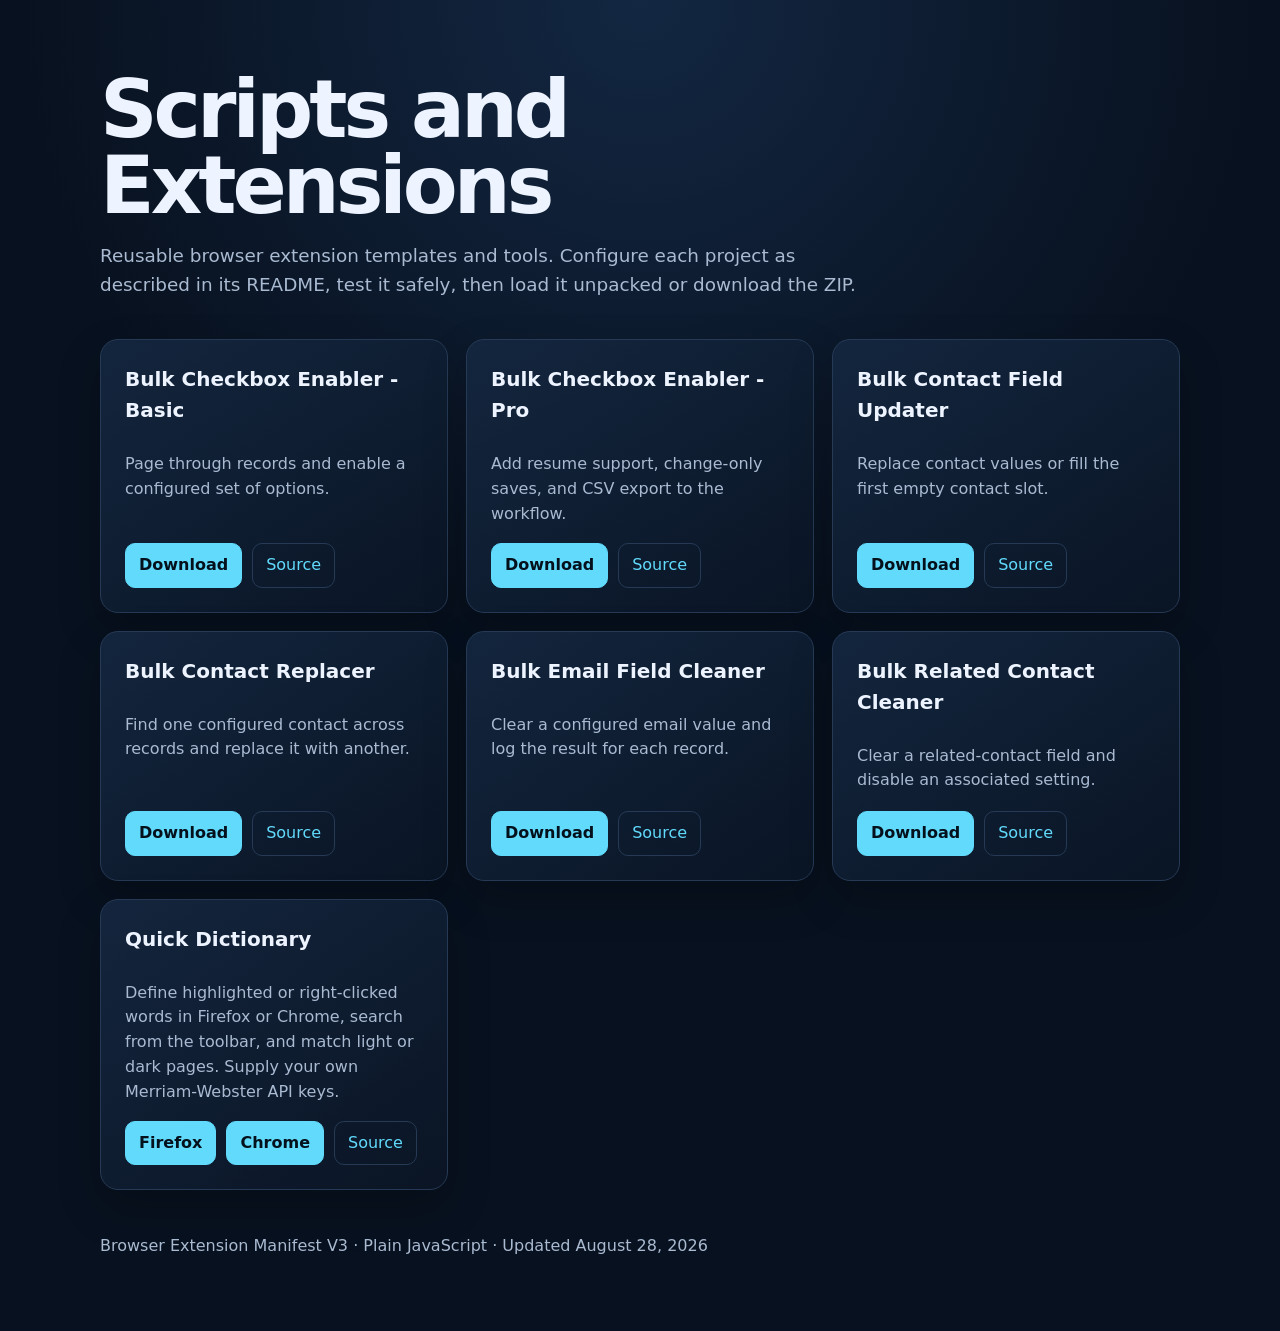
==== docs/index.html @ 3ca22685 "Add Chrome Quick Dictionary extension" ====
<!doctype html>
<html lang="en">
<head>
  <meta charset="utf-8">
  <meta name="viewport" content="width=device-width,initial-scale=1">
  <meta name="description" content="Configurable Chrome extension templates for repetitive web workflows.">
  <title>Scripts and Extensions</title>
  <style>
    :root { color-scheme: dark; --bg:#08111f; --panel:#101d30; --line:#263a55; --text:#edf4ff; --muted:#a9bad1; --accent:#61dafb; }
    * { box-sizing:border-box; }
    body { margin:0; background:radial-gradient(circle at top,#132742 0,var(--bg) 42%); color:var(--text); font:16px/1.55 system-ui,sans-serif; }
    main { width:min(1080px,calc(100% - 32px)); margin:auto; padding:72px 0; }
    header { max-width:760px; margin-bottom:40px; }
    h1 { margin:0 0 14px; font-size:clamp(2.5rem,7vw,5rem); line-height:.95; letter-spacing:-.05em; }
    header p { color:var(--muted); font-size:1.15rem; }
    .grid { display:grid; grid-template-columns:repeat(auto-fit,minmax(260px,1fr)); gap:18px; }
    article { display:flex; flex-direction:column; min-height:250px; padding:24px; border:1px solid var(--line); border-radius:18px; background:linear-gradient(145deg,rgba(20,39,64,.92),rgba(10,21,37,.92)); box-shadow:0 18px 45px rgba(0,0,0,.2); }
    h2 { margin:0 0 10px; font-size:1.25rem; }
    article p { color:var(--muted); flex:1; }
    .actions { display:flex; gap:10px; }
    a { color:var(--accent); }
    .button { padding:9px 13px; border:1px solid var(--line); border-radius:10px; text-decoration:none; }
    .primary { background:var(--accent); border-color:var(--accent); color:#04111c; font-weight:700; }
    footer { margin-top:44px; color:var(--muted); }
  </style>
</head>
<body>
<main>
  <header>
    <h1>Scripts and Extensions</h1>
    <p>Reusable browser extension templates and tools. Configure each project as described in its README, test it safely, then load it unpacked or download the ZIP.</p>
  </header>
  <section class="grid" aria-label="Extension templates">
    <article><h2>Bulk Checkbox Enabler - Basic</h2><p>Page through records and enable a configured set of options.</p><div class="actions"><a class="button primary" href="https://github.com/Kmalqui/portfolio/raw/main/downloads/bulk-checkbox-enabler-basic.zip" target="_blank" rel="noreferrer">Download</a><a class="button" href="https://github.com/Kmalqui/portfolio/tree/main/extensions/bulk-checkbox-enabler-basic" target="_blank" rel="noreferrer">Source</a></div></article>
    <article><h2>Bulk Checkbox Enabler - Pro</h2><p>Add resume support, change-only saves, and CSV export to the workflow.</p><div class="actions"><a class="button primary" href="https://github.com/Kmalqui/portfolio/raw/main/downloads/bulk-checkbox-enabler-pro.zip" target="_blank" rel="noreferrer">Download</a><a class="button" href="https://github.com/Kmalqui/portfolio/tree/main/extensions/bulk-checkbox-enabler-pro" target="_blank" rel="noreferrer">Source</a></div></article>
    <article><h2>Bulk Contact Field Updater</h2><p>Replace contact values or fill the first empty contact slot.</p><div class="actions"><a class="button primary" href="https://github.com/Kmalqui/portfolio/raw/main/downloads/bulk-contact-field-updater.zip" target="_blank" rel="noreferrer">Download</a><a class="button" href="https://github.com/Kmalqui/portfolio/tree/main/extensions/bulk-contact-field-updater" target="_blank" rel="noreferrer">Source</a></div></article>
    <article><h2>Bulk Contact Replacer</h2><p>Find one configured contact across records and replace it with another.</p><div class="actions"><a class="button primary" href="https://github.com/Kmalqui/portfolio/raw/main/downloads/bulk-contact-replacer.zip" target="_blank" rel="noreferrer">Download</a><a class="button" href="https://github.com/Kmalqui/portfolio/tree/main/extensions/bulk-contact-replacer" target="_blank" rel="noreferrer">Source</a></div></article>
    <article><h2>Bulk Email Field Cleaner</h2><p>Clear a configured email value and log the result for each record.</p><div class="actions"><a class="button primary" href="https://github.com/Kmalqui/portfolio/raw/main/downloads/bulk-email-field-cleaner.zip" target="_blank" rel="noreferrer">Download</a><a class="button" href="https://github.com/Kmalqui/portfolio/tree/main/extensions/bulk-email-field-cleaner" target="_blank" rel="noreferrer">Source</a></div></article>
    <article><h2>Bulk Related Contact Cleaner</h2><p>Clear a related-contact field and disable an associated setting.</p><div class="actions"><a class="button primary" href="https://github.com/Kmalqui/portfolio/raw/main/downloads/bulk-related-contact-cleaner.zip" target="_blank" rel="noreferrer">Download</a><a class="button" href="https://github.com/Kmalqui/portfolio/tree/main/extensions/bulk-related-contact-cleaner" target="_blank" rel="noreferrer">Source</a></div></article>
    <article><h2>Quick Dictionary</h2><p>Define highlighted or right-clicked words in Firefox or Chrome, search from the toolbar, and match light or dark pages. Supply your own Merriam-Webster API keys.</p><div class="actions"><a class="button primary" href="https://github.com/Kmalqui/portfolio/raw/main/downloads/kats-dictionary.xpi" target="_blank" rel="noreferrer">Firefox</a><a class="button primary" href="https://github.com/Kmalqui/portfolio/raw/main/downloads/chrome-quick-dictionary-v1.3.0.zip" target="_blank" rel="noreferrer">Chrome</a><a class="button" href="https://github.com/Kmalqui/portfolio/tree/main/extensions/chrome-quick-dictionary" target="_blank" rel="noreferrer">Source</a></div></article>
  </section>
  <footer>Browser Extension Manifest V3 · Plain JavaScript · Updated August 28, 2026</footer>
</main>
</body>
</html>
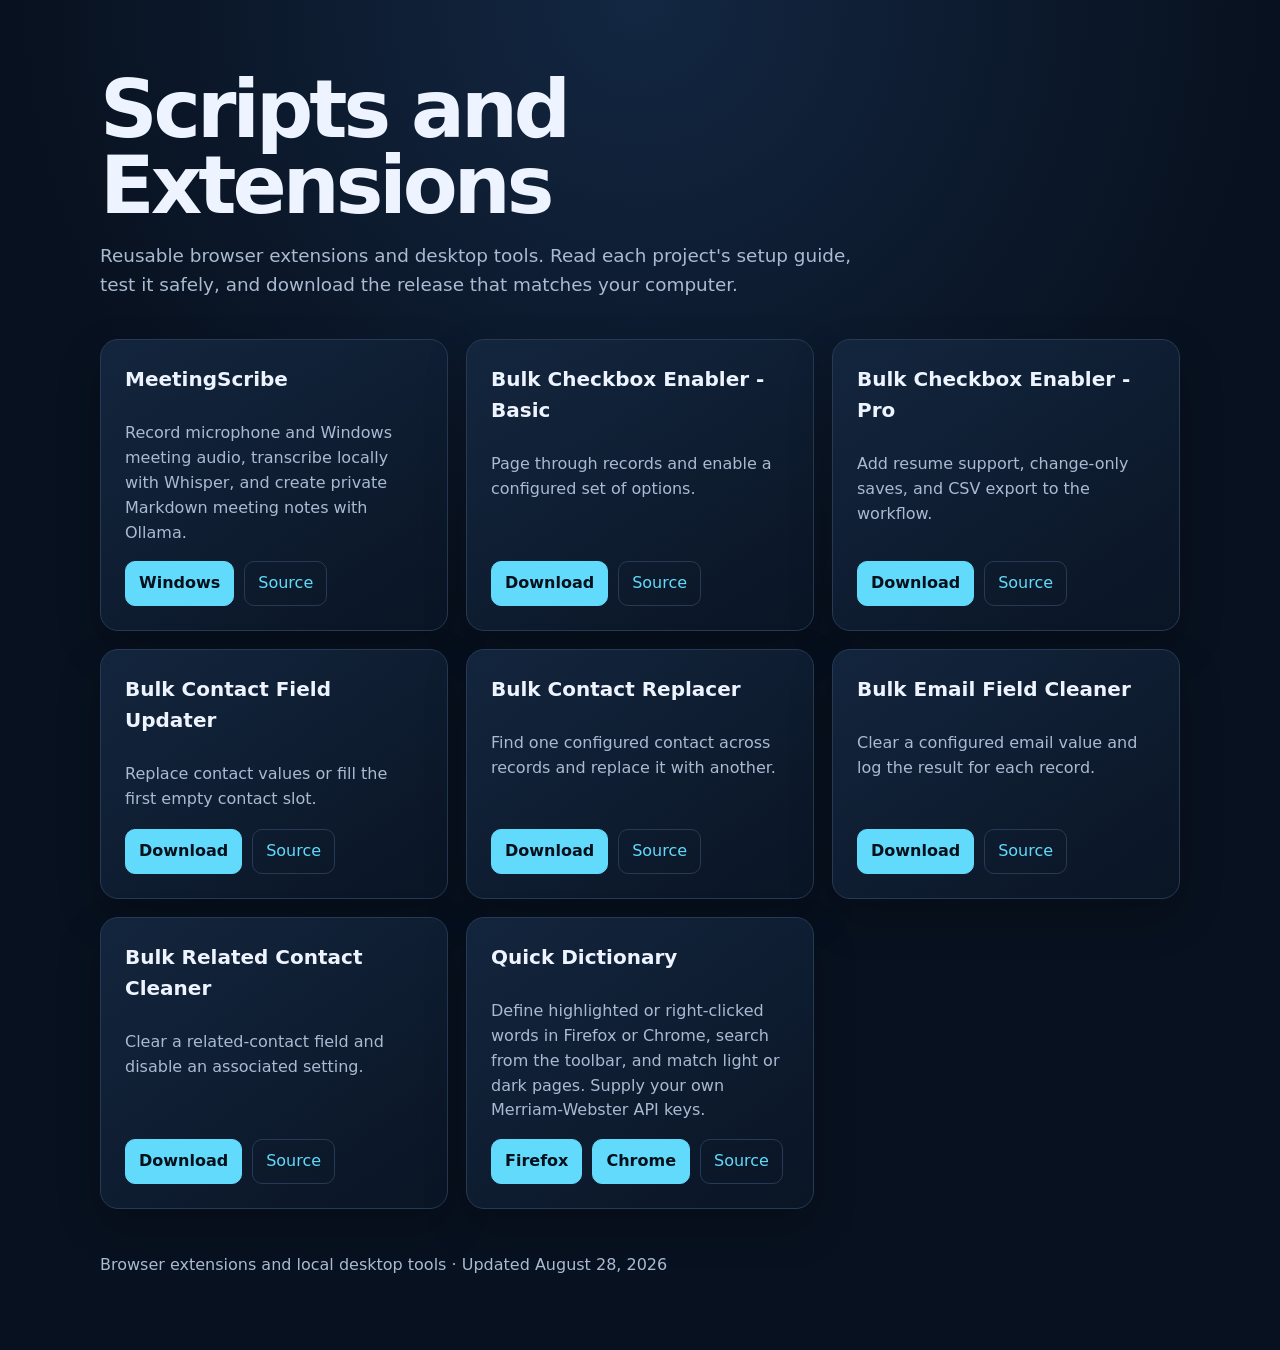
==== commit dc7d8d13: "Add MeetingScribe local meeting notes app" ====
--- a/docs/index.html
+++ b/docs/index.html
@@ -28,9 +28,10 @@
 <main>
   <header>
     <h1>Scripts and Extensions</h1>
-    <p>Reusable browser extension templates and tools. Configure each project as described in its README, test it safely, then load it unpacked or download the ZIP.</p>
+    <p>Reusable browser extensions and desktop tools. Read each project's setup guide, test it safely, and download the release that matches your computer.</p>
   </header>
   <section class="grid" aria-label="Extension templates">
+    <article><h2>MeetingScribe</h2><p>Record microphone and Windows meeting audio, transcribe locally with Whisper, and create private Markdown meeting notes with Ollama.</p><div class="actions"><a class="button primary" href="https://github.com/Kmalqui/portfolio/releases/download/meetingscribe-v0.2.0-beta/MeetingScribe-0.2.0-beta-One-Click-Windows-Setup.exe">Windows</a><a class="button" href="https://github.com/Kmalqui/portfolio/tree/main/tools/meetingscribe" target="_blank" rel="noreferrer">Source</a></div></article>
     <article><h2>Bulk Checkbox Enabler - Basic</h2><p>Page through records and enable a configured set of options.</p><div class="actions"><a class="button primary" href="https://github.com/Kmalqui/portfolio/raw/main/downloads/bulk-checkbox-enabler-basic.zip" target="_blank" rel="noreferrer">Download</a><a class="button" href="https://github.com/Kmalqui/portfolio/tree/main/extensions/bulk-checkbox-enabler-basic" target="_blank" rel="noreferrer">Source</a></div></article>
     <article><h2>Bulk Checkbox Enabler - Pro</h2><p>Add resume support, change-only saves, and CSV export to the workflow.</p><div class="actions"><a class="button primary" href="https://github.com/Kmalqui/portfolio/raw/main/downloads/bulk-checkbox-enabler-pro.zip" target="_blank" rel="noreferrer">Download</a><a class="button" href="https://github.com/Kmalqui/portfolio/tree/main/extensions/bulk-checkbox-enabler-pro" target="_blank" rel="noreferrer">Source</a></div></article>
     <article><h2>Bulk Contact Field Updater</h2><p>Replace contact values or fill the first empty contact slot.</p><div class="actions"><a class="button primary" href="https://github.com/Kmalqui/portfolio/raw/main/downloads/bulk-contact-field-updater.zip" target="_blank" rel="noreferrer">Download</a><a class="button" href="https://github.com/Kmalqui/portfolio/tree/main/extensions/bulk-contact-field-updater" target="_blank" rel="noreferrer">Source</a></div></article>
@@ -39,7 +40,7 @@
     <article><h2>Bulk Related Contact Cleaner</h2><p>Clear a related-contact field and disable an associated setting.</p><div class="actions"><a class="button primary" href="https://github.com/Kmalqui/portfolio/raw/main/downloads/bulk-related-contact-cleaner.zip" target="_blank" rel="noreferrer">Download</a><a class="button" href="https://github.com/Kmalqui/portfolio/tree/main/extensions/bulk-related-contact-cleaner" target="_blank" rel="noreferrer">Source</a></div></article>
     <article><h2>Quick Dictionary</h2><p>Define highlighted or right-clicked words in Firefox or Chrome, search from the toolbar, and match light or dark pages. Supply your own Merriam-Webster API keys.</p><div class="actions"><a class="button primary" href="https://github.com/Kmalqui/portfolio/raw/main/downloads/kats-dictionary.xpi" target="_blank" rel="noreferrer">Firefox</a><a class="button primary" href="https://github.com/Kmalqui/portfolio/raw/main/downloads/chrome-quick-dictionary-v1.3.0.zip" target="_blank" rel="noreferrer">Chrome</a><a class="button" href="https://github.com/Kmalqui/portfolio/tree/main/extensions/chrome-quick-dictionary" target="_blank" rel="noreferrer">Source</a></div></article>
   </section>
-  <footer>Browser Extension Manifest V3 · Plain JavaScript · Updated August 28, 2026</footer>
+  <footer>Browser extensions and local desktop tools · Updated August 28, 2026</footer>
 </main>
 </body>
 </html>
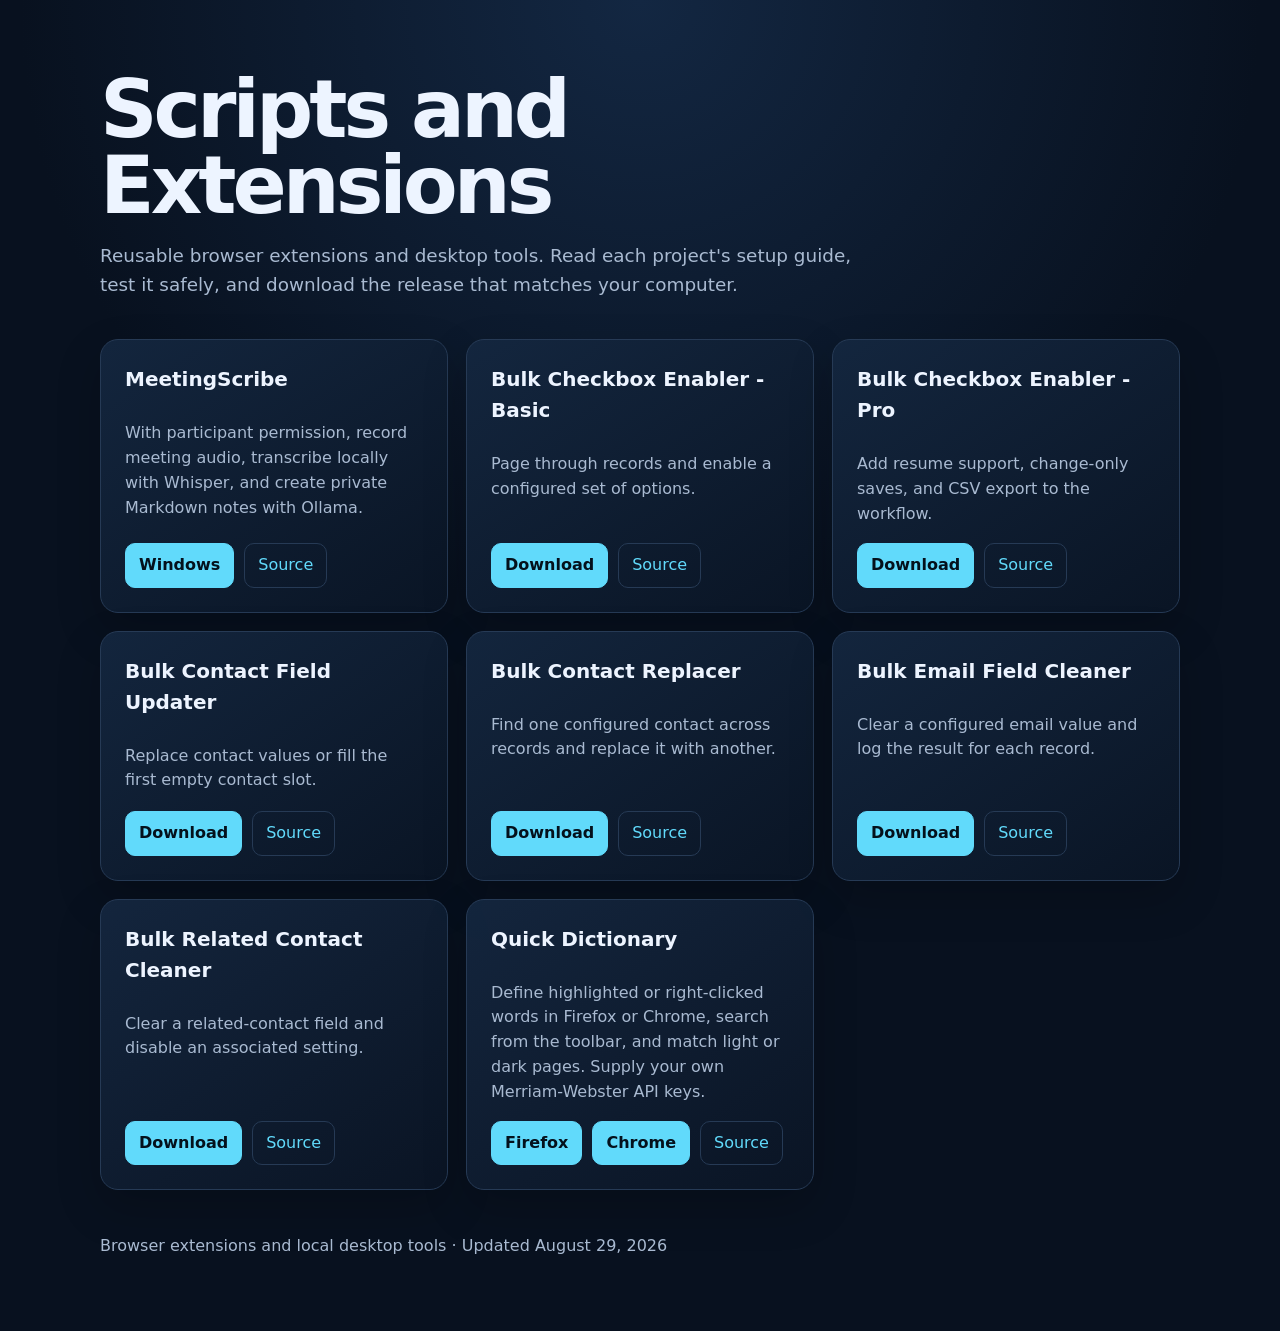
==== commit 2c38c815: "Add live transcription and recording consent" ====
--- a/docs/index.html
+++ b/docs/index.html
@@ -31,7 +31,7 @@
     <p>Reusable browser extensions and desktop tools. Read each project's setup guide, test it safely, and download the release that matches your computer.</p>
   </header>
   <section class="grid" aria-label="Extension templates">
-    <article><h2>MeetingScribe</h2><p>Record microphone and Windows meeting audio, transcribe locally with Whisper, and create private Markdown meeting notes with Ollama.</p><div class="actions"><a class="button primary" href="https://github.com/Kmalqui/portfolio/releases/download/meetingscribe-v0.2.0-beta/MeetingScribe-0.2.0-beta-One-Click-Windows-Setup.exe">Windows</a><a class="button" href="https://github.com/Kmalqui/portfolio/tree/main/tools/meetingscribe" target="_blank" rel="noreferrer">Source</a></div></article>
+    <article><h2>MeetingScribe</h2><p>With participant permission, record meeting audio, transcribe locally with Whisper, and create private Markdown notes with Ollama.</p><div class="actions"><a class="button primary" href="https://github.com/Kmalqui/portfolio/releases/download/meetingscribe-v0.2.1-beta/MeetingScribe-0.2.1-beta-One-Click-Windows-Setup.exe">Windows</a><a class="button" href="https://github.com/Kmalqui/portfolio/tree/main/tools/meetingscribe" target="_blank" rel="noreferrer">Source</a></div></article>
     <article><h2>Bulk Checkbox Enabler - Basic</h2><p>Page through records and enable a configured set of options.</p><div class="actions"><a class="button primary" href="https://github.com/Kmalqui/portfolio/raw/main/downloads/bulk-checkbox-enabler-basic.zip" target="_blank" rel="noreferrer">Download</a><a class="button" href="https://github.com/Kmalqui/portfolio/tree/main/extensions/bulk-checkbox-enabler-basic" target="_blank" rel="noreferrer">Source</a></div></article>
     <article><h2>Bulk Checkbox Enabler - Pro</h2><p>Add resume support, change-only saves, and CSV export to the workflow.</p><div class="actions"><a class="button primary" href="https://github.com/Kmalqui/portfolio/raw/main/downloads/bulk-checkbox-enabler-pro.zip" target="_blank" rel="noreferrer">Download</a><a class="button" href="https://github.com/Kmalqui/portfolio/tree/main/extensions/bulk-checkbox-enabler-pro" target="_blank" rel="noreferrer">Source</a></div></article>
     <article><h2>Bulk Contact Field Updater</h2><p>Replace contact values or fill the first empty contact slot.</p><div class="actions"><a class="button primary" href="https://github.com/Kmalqui/portfolio/raw/main/downloads/bulk-contact-field-updater.zip" target="_blank" rel="noreferrer">Download</a><a class="button" href="https://github.com/Kmalqui/portfolio/tree/main/extensions/bulk-contact-field-updater" target="_blank" rel="noreferrer">Source</a></div></article>
@@ -40,7 +40,7 @@
     <article><h2>Bulk Related Contact Cleaner</h2><p>Clear a related-contact field and disable an associated setting.</p><div class="actions"><a class="button primary" href="https://github.com/Kmalqui/portfolio/raw/main/downloads/bulk-related-contact-cleaner.zip" target="_blank" rel="noreferrer">Download</a><a class="button" href="https://github.com/Kmalqui/portfolio/tree/main/extensions/bulk-related-contact-cleaner" target="_blank" rel="noreferrer">Source</a></div></article>
     <article><h2>Quick Dictionary</h2><p>Define highlighted or right-clicked words in Firefox or Chrome, search from the toolbar, and match light or dark pages. Supply your own Merriam-Webster API keys.</p><div class="actions"><a class="button primary" href="https://github.com/Kmalqui/portfolio/raw/main/downloads/kats-dictionary.xpi" target="_blank" rel="noreferrer">Firefox</a><a class="button primary" href="https://github.com/Kmalqui/portfolio/raw/main/downloads/chrome-quick-dictionary-v1.3.0.zip" target="_blank" rel="noreferrer">Chrome</a><a class="button" href="https://github.com/Kmalqui/portfolio/tree/main/extensions/chrome-quick-dictionary" target="_blank" rel="noreferrer">Source</a></div></article>
   </section>
-  <footer>Browser extensions and local desktop tools · Updated August 28, 2026</footer>
+  <footer>Browser extensions and local desktop tools · Updated August 29, 2026</footer>
 </main>
 </body>
 </html>
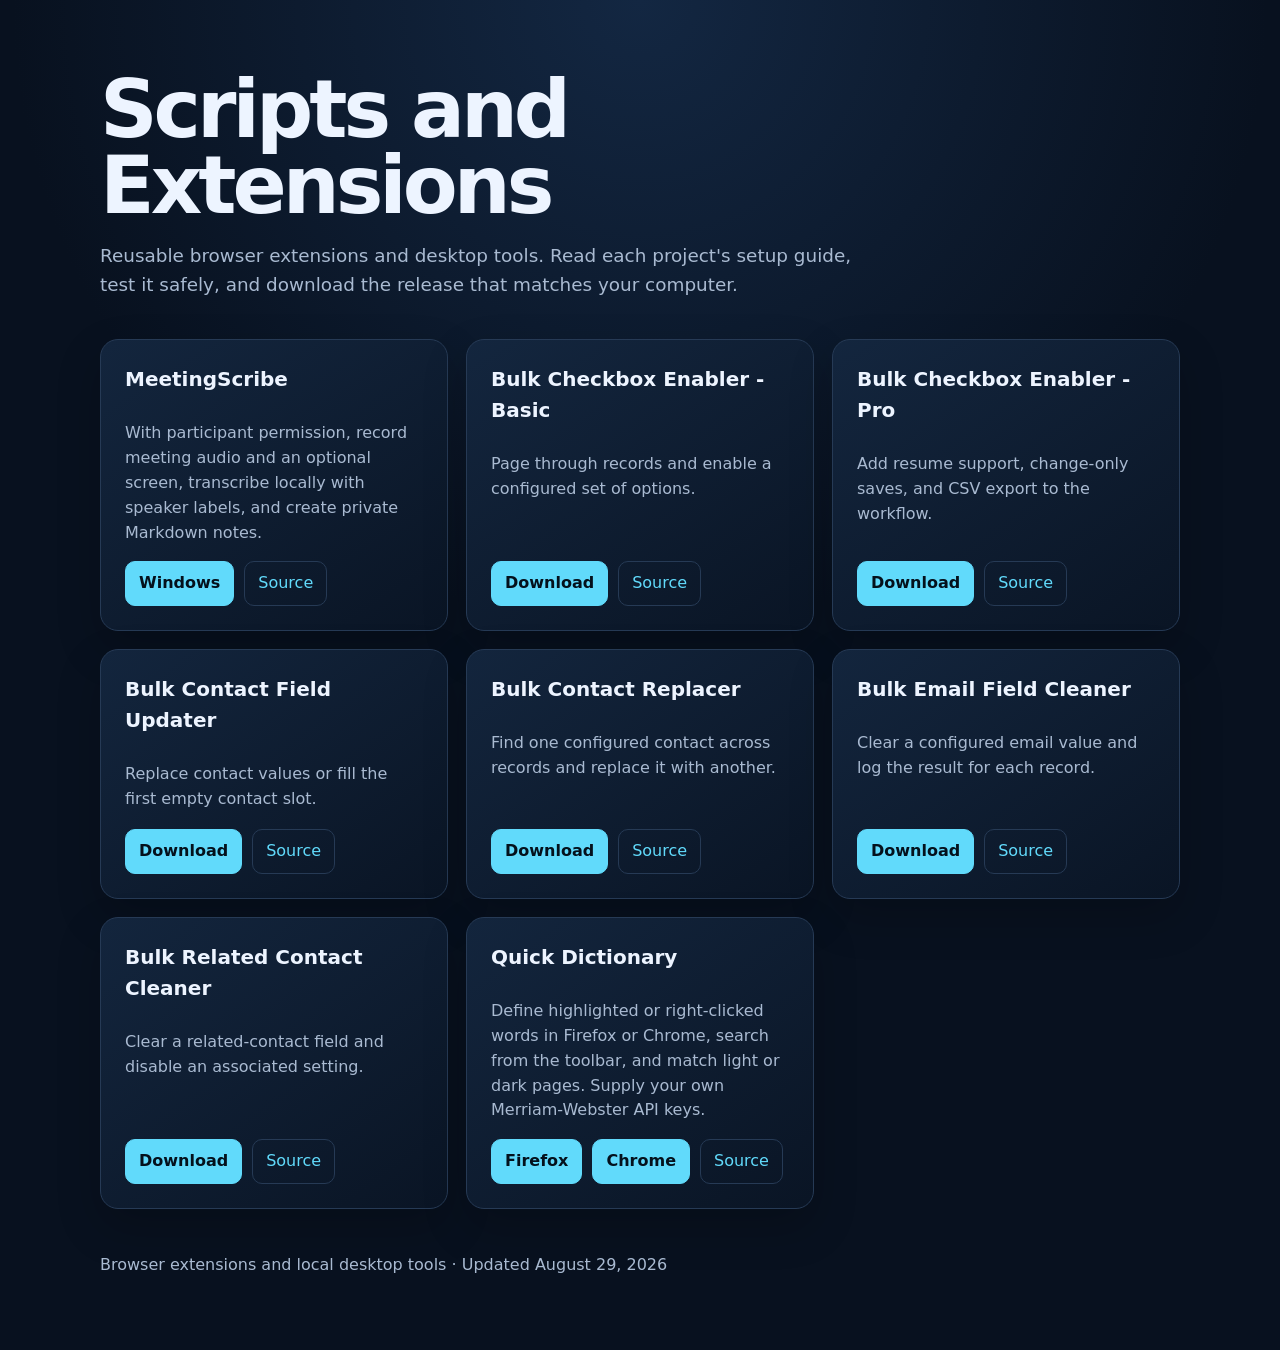
==== commit 53366cca: "Add screen recording and speaker labels to MeetingScribe" ====
--- a/docs/index.html
+++ b/docs/index.html
@@ -31,7 +31,7 @@
     <p>Reusable browser extensions and desktop tools. Read each project's setup guide, test it safely, and download the release that matches your computer.</p>
   </header>
   <section class="grid" aria-label="Extension templates">
-    <article><h2>MeetingScribe</h2><p>With participant permission, record meeting audio, transcribe locally with Whisper, and create private Markdown notes with Ollama.</p><div class="actions"><a class="button primary" href="https://github.com/Kmalqui/portfolio/releases/download/meetingscribe-v0.2.1-beta/MeetingScribe-0.2.1-beta-One-Click-Windows-Setup.exe">Windows</a><a class="button" href="https://github.com/Kmalqui/portfolio/tree/main/tools/meetingscribe" target="_blank" rel="noreferrer">Source</a></div></article>
+    <article><h2>MeetingScribe</h2><p>With participant permission, record meeting audio and an optional screen, transcribe locally with speaker labels, and create private Markdown notes.</p><div class="actions"><a class="button primary" href="https://github.com/Kmalqui/portfolio/releases/download/meetingscribe-v0.3.12-beta/MeetingScribe-0.3.12-beta-One-Click-Windows-Setup.exe">Windows</a><a class="button" href="https://github.com/Kmalqui/portfolio/tree/main/tools/meetingscribe" target="_blank" rel="noreferrer">Source</a></div></article>
     <article><h2>Bulk Checkbox Enabler - Basic</h2><p>Page through records and enable a configured set of options.</p><div class="actions"><a class="button primary" href="https://github.com/Kmalqui/portfolio/raw/main/downloads/bulk-checkbox-enabler-basic.zip" target="_blank" rel="noreferrer">Download</a><a class="button" href="https://github.com/Kmalqui/portfolio/tree/main/extensions/bulk-checkbox-enabler-basic" target="_blank" rel="noreferrer">Source</a></div></article>
     <article><h2>Bulk Checkbox Enabler - Pro</h2><p>Add resume support, change-only saves, and CSV export to the workflow.</p><div class="actions"><a class="button primary" href="https://github.com/Kmalqui/portfolio/raw/main/downloads/bulk-checkbox-enabler-pro.zip" target="_blank" rel="noreferrer">Download</a><a class="button" href="https://github.com/Kmalqui/portfolio/tree/main/extensions/bulk-checkbox-enabler-pro" target="_blank" rel="noreferrer">Source</a></div></article>
     <article><h2>Bulk Contact Field Updater</h2><p>Replace contact values or fill the first empty contact slot.</p><div class="actions"><a class="button primary" href="https://github.com/Kmalqui/portfolio/raw/main/downloads/bulk-contact-field-updater.zip" target="_blank" rel="noreferrer">Download</a><a class="button" href="https://github.com/Kmalqui/portfolio/tree/main/extensions/bulk-contact-field-updater" target="_blank" rel="noreferrer">Source</a></div></article>
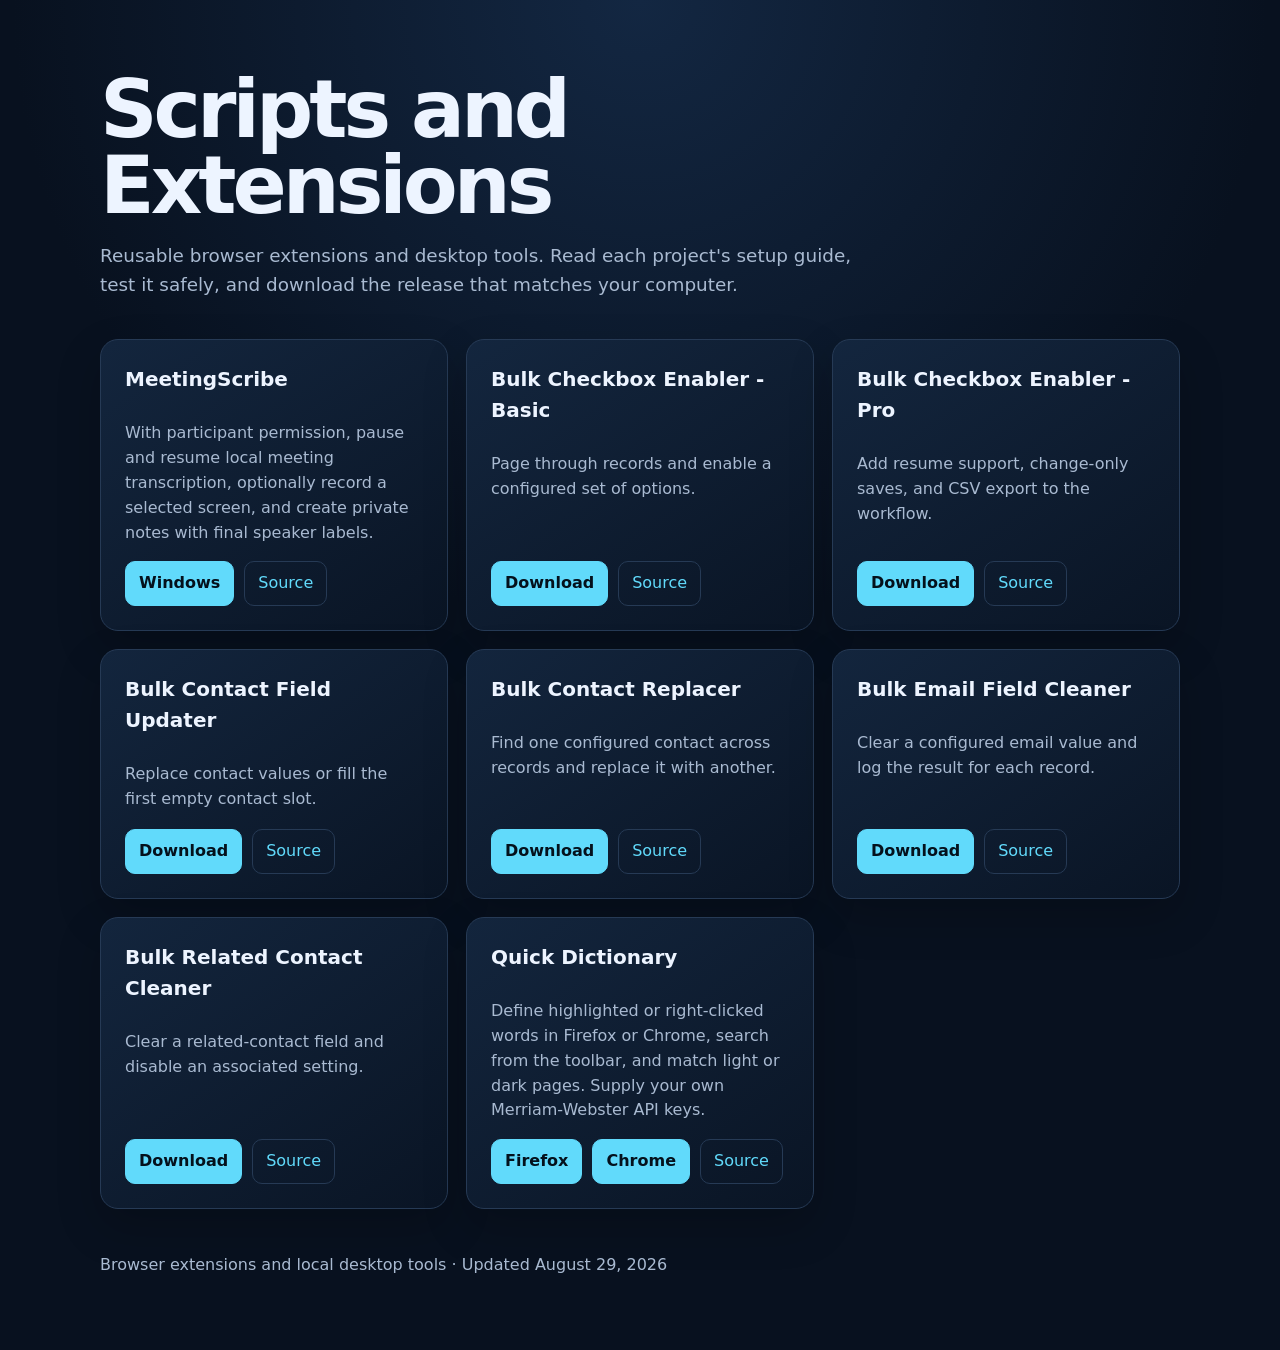
==== commit fdf95d06: "Update MeetingScribe site for 0.3.17" ====
--- a/docs/index.html
+++ b/docs/index.html
@@ -31,7 +31,7 @@
     <p>Reusable browser extensions and desktop tools. Read each project's setup guide, test it safely, and download the release that matches your computer.</p>
   </header>
   <section class="grid" aria-label="Extension templates">
-    <article><h2>MeetingScribe</h2><p>With participant permission, record meeting audio and an optional screen, transcribe locally with speaker labels, and create private Markdown notes.</p><div class="actions"><a class="button primary" href="https://github.com/Kmalqui/portfolio/releases/download/meetingscribe-v0.3.12-beta/MeetingScribe-0.3.12-beta-One-Click-Windows-Setup.exe">Windows</a><a class="button" href="https://github.com/Kmalqui/portfolio/tree/main/tools/meetingscribe" target="_blank" rel="noreferrer">Source</a></div></article>
+    <article><h2>MeetingScribe</h2><p>With participant permission, pause and resume local meeting transcription, optionally record a selected screen, and create private notes with final speaker labels.</p><div class="actions"><a class="button primary" href="https://github.com/Kmalqui/portfolio/releases/download/meetingscribe-v0.3.17-beta/MeetingScribe-0.3.17-beta-One-Click-Windows-Setup.exe">Windows</a><a class="button" href="https://github.com/Kmalqui/portfolio/tree/main/tools/meetingscribe" target="_blank" rel="noreferrer">Source</a></div></article>
     <article><h2>Bulk Checkbox Enabler - Basic</h2><p>Page through records and enable a configured set of options.</p><div class="actions"><a class="button primary" href="https://github.com/Kmalqui/portfolio/raw/main/downloads/bulk-checkbox-enabler-basic.zip" target="_blank" rel="noreferrer">Download</a><a class="button" href="https://github.com/Kmalqui/portfolio/tree/main/extensions/bulk-checkbox-enabler-basic" target="_blank" rel="noreferrer">Source</a></div></article>
     <article><h2>Bulk Checkbox Enabler - Pro</h2><p>Add resume support, change-only saves, and CSV export to the workflow.</p><div class="actions"><a class="button primary" href="https://github.com/Kmalqui/portfolio/raw/main/downloads/bulk-checkbox-enabler-pro.zip" target="_blank" rel="noreferrer">Download</a><a class="button" href="https://github.com/Kmalqui/portfolio/tree/main/extensions/bulk-checkbox-enabler-pro" target="_blank" rel="noreferrer">Source</a></div></article>
     <article><h2>Bulk Contact Field Updater</h2><p>Replace contact values or fill the first empty contact slot.</p><div class="actions"><a class="button primary" href="https://github.com/Kmalqui/portfolio/raw/main/downloads/bulk-contact-field-updater.zip" target="_blank" rel="noreferrer">Download</a><a class="button" href="https://github.com/Kmalqui/portfolio/tree/main/extensions/bulk-contact-field-updater" target="_blank" rel="noreferrer">Source</a></div></article>
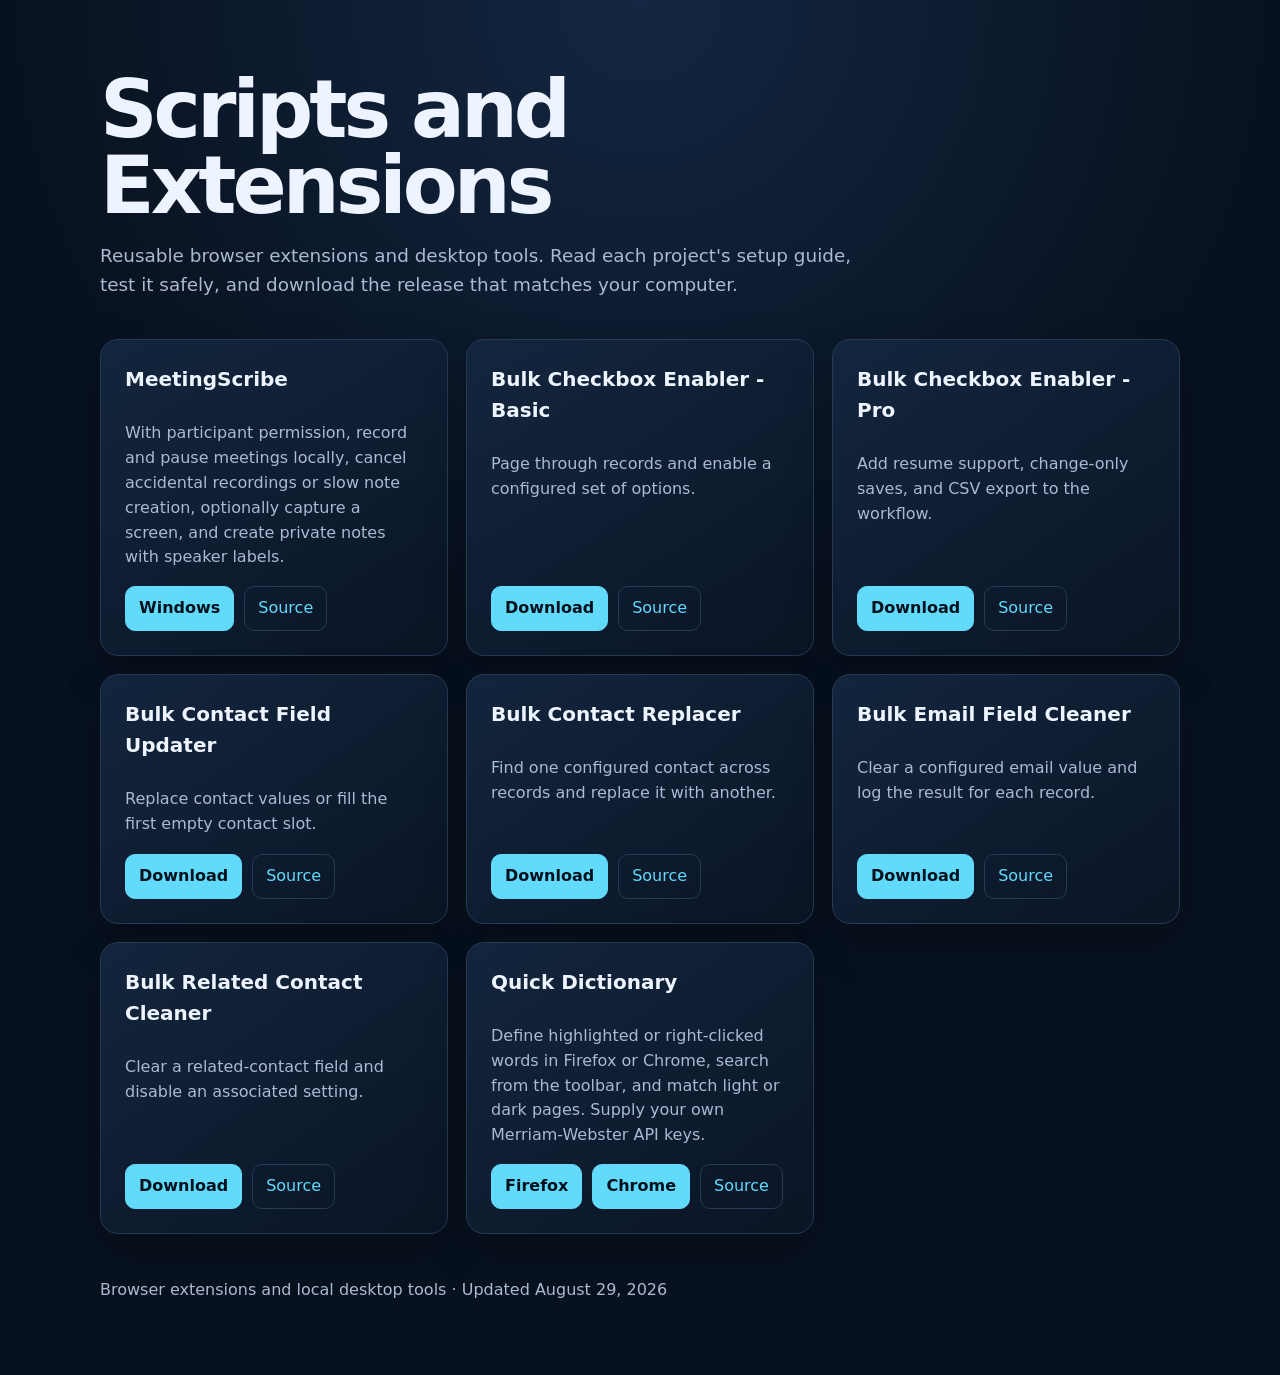
==== commit a66ba8fb: "Add cancellable MeetingScribe processing" ====
--- a/docs/index.html
+++ b/docs/index.html
@@ -31,7 +31,7 @@
     <p>Reusable browser extensions and desktop tools. Read each project's setup guide, test it safely, and download the release that matches your computer.</p>
   </header>
   <section class="grid" aria-label="Extension templates">
-    <article><h2>MeetingScribe</h2><p>With participant permission, pause and resume local meeting transcription, optionally record a selected screen, and create private notes with final speaker labels.</p><div class="actions"><a class="button primary" href="https://github.com/Kmalqui/portfolio/releases/download/meetingscribe-v0.3.17-beta/MeetingScribe-0.3.17-beta-One-Click-Windows-Setup.exe">Windows</a><a class="button" href="https://github.com/Kmalqui/portfolio/tree/main/tools/meetingscribe" target="_blank" rel="noreferrer">Source</a></div></article>
+    <article><h2>MeetingScribe</h2><p>With participant permission, record and pause meetings locally, cancel accidental recordings or slow note creation, optionally capture a screen, and create private notes with speaker labels.</p><div class="actions"><a class="button primary" href="https://github.com/Kmalqui/portfolio/releases/download/meetingscribe-v0.3.18-beta/MeetingScribe-0.3.18-beta-One-Click-Windows-Setup.exe">Windows</a><a class="button" href="https://github.com/Kmalqui/portfolio/tree/main/tools/meetingscribe" target="_blank" rel="noreferrer">Source</a></div></article>
     <article><h2>Bulk Checkbox Enabler - Basic</h2><p>Page through records and enable a configured set of options.</p><div class="actions"><a class="button primary" href="https://github.com/Kmalqui/portfolio/raw/main/downloads/bulk-checkbox-enabler-basic.zip" target="_blank" rel="noreferrer">Download</a><a class="button" href="https://github.com/Kmalqui/portfolio/tree/main/extensions/bulk-checkbox-enabler-basic" target="_blank" rel="noreferrer">Source</a></div></article>
     <article><h2>Bulk Checkbox Enabler - Pro</h2><p>Add resume support, change-only saves, and CSV export to the workflow.</p><div class="actions"><a class="button primary" href="https://github.com/Kmalqui/portfolio/raw/main/downloads/bulk-checkbox-enabler-pro.zip" target="_blank" rel="noreferrer">Download</a><a class="button" href="https://github.com/Kmalqui/portfolio/tree/main/extensions/bulk-checkbox-enabler-pro" target="_blank" rel="noreferrer">Source</a></div></article>
     <article><h2>Bulk Contact Field Updater</h2><p>Replace contact values or fill the first empty contact slot.</p><div class="actions"><a class="button primary" href="https://github.com/Kmalqui/portfolio/raw/main/downloads/bulk-contact-field-updater.zip" target="_blank" rel="noreferrer">Download</a><a class="button" href="https://github.com/Kmalqui/portfolio/tree/main/extensions/bulk-contact-field-updater" target="_blank" rel="noreferrer">Source</a></div></article>
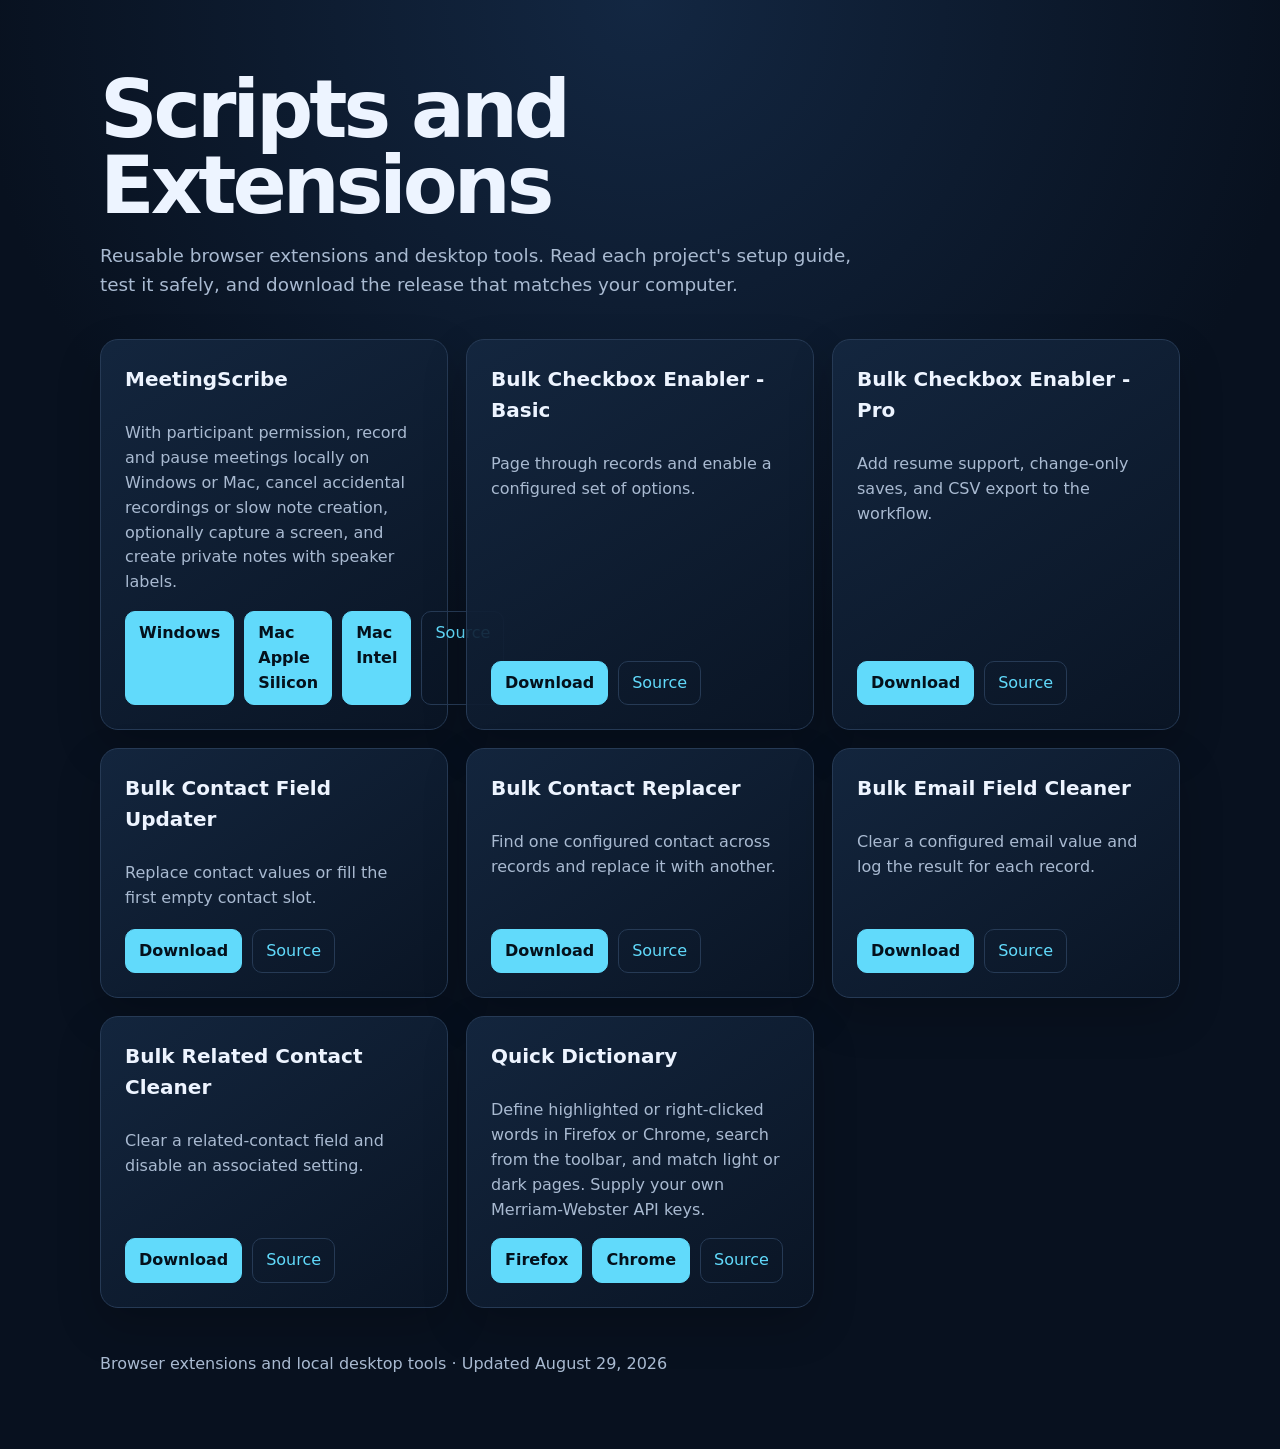
==== commit f0309d73: "Add MeetingScribe support for macOS" ====
--- a/docs/index.html
+++ b/docs/index.html
@@ -31,7 +31,7 @@
     <p>Reusable browser extensions and desktop tools. Read each project's setup guide, test it safely, and download the release that matches your computer.</p>
   </header>
   <section class="grid" aria-label="Extension templates">
-    <article><h2>MeetingScribe</h2><p>With participant permission, record and pause meetings locally, cancel accidental recordings or slow note creation, optionally capture a screen, and create private notes with speaker labels.</p><div class="actions"><a class="button primary" href="https://github.com/Kmalqui/portfolio/releases/download/meetingscribe-v0.3.18-beta/MeetingScribe-0.3.18-beta-One-Click-Windows-Setup.exe">Windows</a><a class="button" href="https://github.com/Kmalqui/portfolio/tree/main/tools/meetingscribe" target="_blank" rel="noreferrer">Source</a></div></article>
+    <article><h2>MeetingScribe</h2><p>With participant permission, record and pause meetings locally on Windows or Mac, cancel accidental recordings or slow note creation, optionally capture a screen, and create private notes with speaker labels.</p><div class="actions"><a class="button primary" href="https://github.com/Kmalqui/portfolio/releases/download/meetingscribe-v0.4.0-beta/MeetingScribe-0.4.0-beta-One-Click-Windows-Setup.exe">Windows</a><a class="button primary" href="https://github.com/Kmalqui/portfolio/releases/download/meetingscribe-v0.4.0-beta/MeetingScribe-0.4.0-beta-macOS-Apple-Silicon.dmg">Mac Apple Silicon</a><a class="button primary" href="https://github.com/Kmalqui/portfolio/releases/download/meetingscribe-v0.4.0-beta/MeetingScribe-0.4.0-beta-macOS-Intel.dmg">Mac Intel</a><a class="button" href="https://github.com/Kmalqui/portfolio/tree/main/tools/meetingscribe" target="_blank" rel="noreferrer">Source</a></div></article>
     <article><h2>Bulk Checkbox Enabler - Basic</h2><p>Page through records and enable a configured set of options.</p><div class="actions"><a class="button primary" href="https://github.com/Kmalqui/portfolio/raw/main/downloads/bulk-checkbox-enabler-basic.zip" target="_blank" rel="noreferrer">Download</a><a class="button" href="https://github.com/Kmalqui/portfolio/tree/main/extensions/bulk-checkbox-enabler-basic" target="_blank" rel="noreferrer">Source</a></div></article>
     <article><h2>Bulk Checkbox Enabler - Pro</h2><p>Add resume support, change-only saves, and CSV export to the workflow.</p><div class="actions"><a class="button primary" href="https://github.com/Kmalqui/portfolio/raw/main/downloads/bulk-checkbox-enabler-pro.zip" target="_blank" rel="noreferrer">Download</a><a class="button" href="https://github.com/Kmalqui/portfolio/tree/main/extensions/bulk-checkbox-enabler-pro" target="_blank" rel="noreferrer">Source</a></div></article>
     <article><h2>Bulk Contact Field Updater</h2><p>Replace contact values or fill the first empty contact slot.</p><div class="actions"><a class="button primary" href="https://github.com/Kmalqui/portfolio/raw/main/downloads/bulk-contact-field-updater.zip" target="_blank" rel="noreferrer">Download</a><a class="button" href="https://github.com/Kmalqui/portfolio/tree/main/extensions/bulk-contact-field-updater" target="_blank" rel="noreferrer">Source</a></div></article>
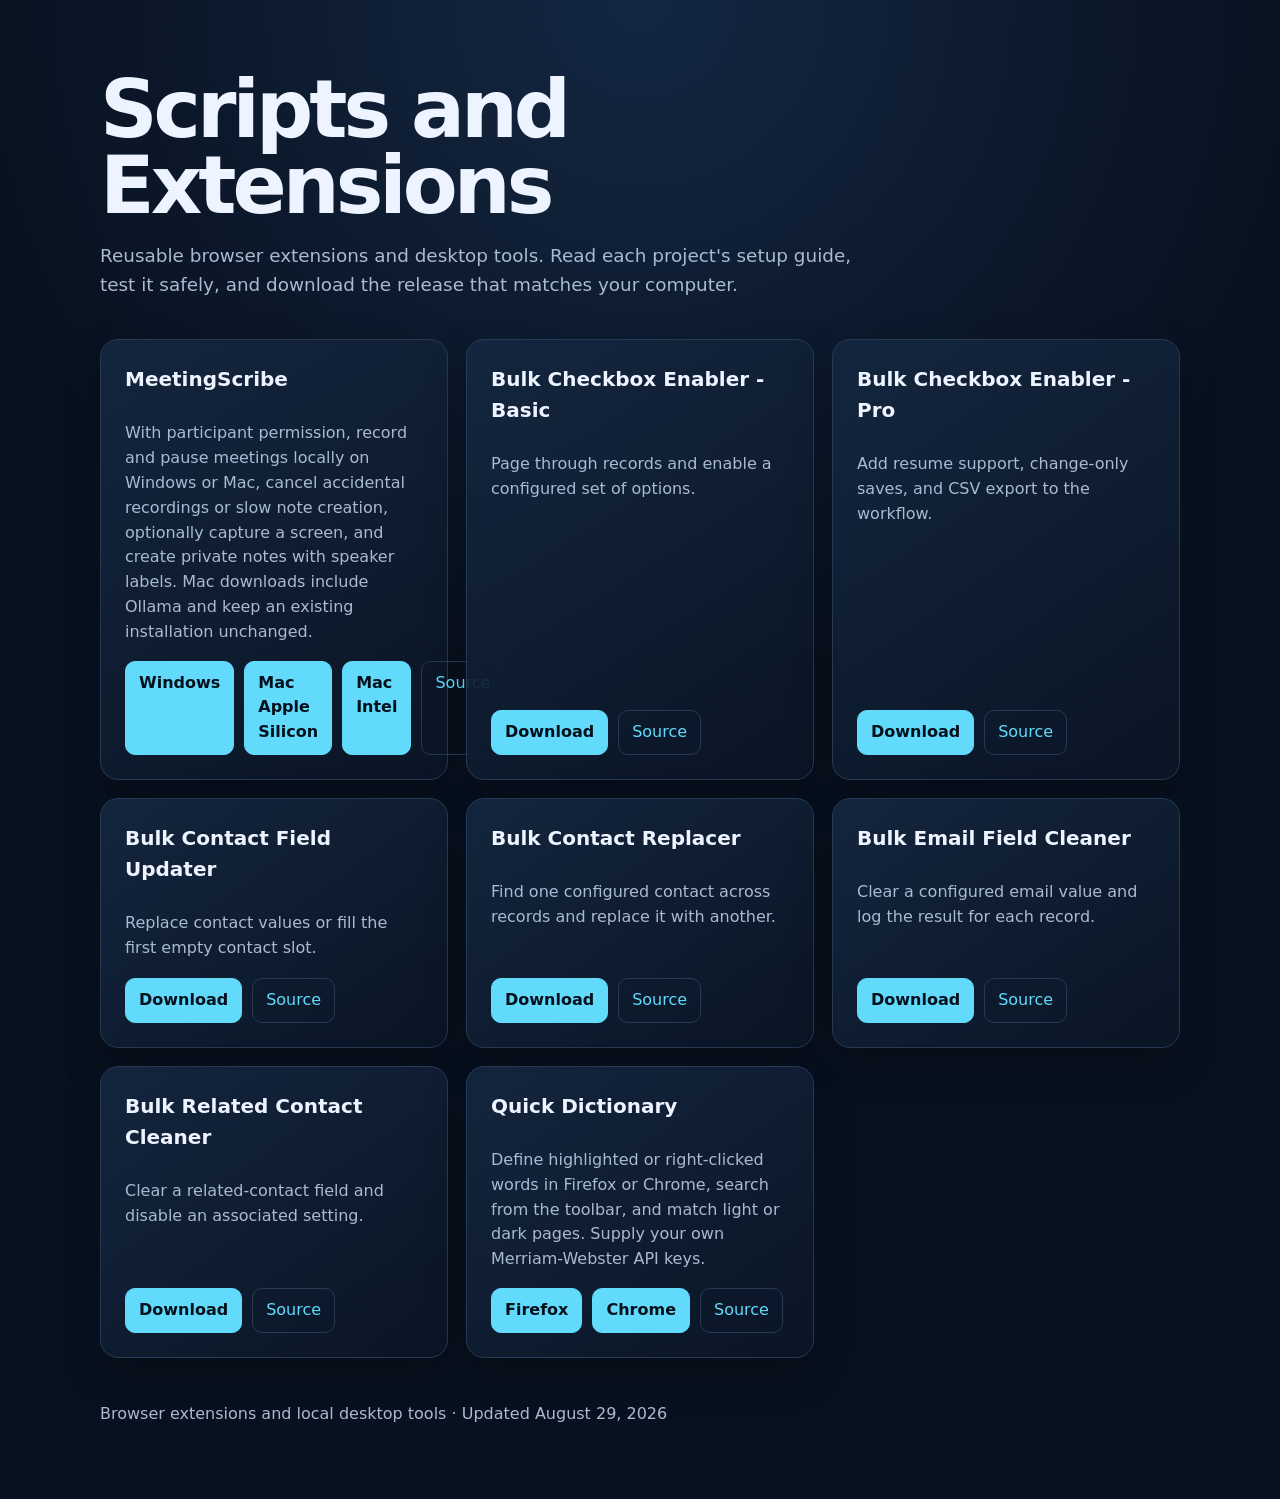
==== commit df0c806e: "Bundle Ollama with the MeetingScribe Mac installer" ====
--- a/docs/index.html
+++ b/docs/index.html
@@ -31,7 +31,7 @@
     <p>Reusable browser extensions and desktop tools. Read each project's setup guide, test it safely, and download the release that matches your computer.</p>
   </header>
   <section class="grid" aria-label="Extension templates">
-    <article><h2>MeetingScribe</h2><p>With participant permission, record and pause meetings locally on Windows or Mac, cancel accidental recordings or slow note creation, optionally capture a screen, and create private notes with speaker labels.</p><div class="actions"><a class="button primary" href="https://github.com/Kmalqui/portfolio/releases/download/meetingscribe-v0.4.0-beta/MeetingScribe-0.4.0-beta-One-Click-Windows-Setup.exe">Windows</a><a class="button primary" href="https://github.com/Kmalqui/portfolio/releases/download/meetingscribe-v0.4.0-beta/MeetingScribe-0.4.0-beta-macOS-Apple-Silicon.dmg">Mac Apple Silicon</a><a class="button primary" href="https://github.com/Kmalqui/portfolio/releases/download/meetingscribe-v0.4.0-beta/MeetingScribe-0.4.0-beta-macOS-Intel.dmg">Mac Intel</a><a class="button" href="https://github.com/Kmalqui/portfolio/tree/main/tools/meetingscribe" target="_blank" rel="noreferrer">Source</a></div></article>
+    <article><h2>MeetingScribe</h2><p>With participant permission, record and pause meetings locally on Windows or Mac, cancel accidental recordings or slow note creation, optionally capture a screen, and create private notes with speaker labels. Mac downloads include Ollama and keep an existing installation unchanged.</p><div class="actions"><a class="button primary" href="https://github.com/Kmalqui/portfolio/releases/download/meetingscribe-v0.4.1-beta/MeetingScribe-0.4.1-beta-One-Click-Windows-Setup.exe">Windows</a><a class="button primary" href="https://github.com/Kmalqui/portfolio/releases/download/meetingscribe-v0.4.1-beta/MeetingScribe-0.4.1-beta-macOS-Apple-Silicon.dmg">Mac Apple Silicon</a><a class="button primary" href="https://github.com/Kmalqui/portfolio/releases/download/meetingscribe-v0.4.1-beta/MeetingScribe-0.4.1-beta-macOS-Intel.dmg">Mac Intel</a><a class="button" href="https://github.com/Kmalqui/portfolio/tree/main/tools/meetingscribe" target="_blank" rel="noreferrer">Source</a></div></article>
     <article><h2>Bulk Checkbox Enabler - Basic</h2><p>Page through records and enable a configured set of options.</p><div class="actions"><a class="button primary" href="https://github.com/Kmalqui/portfolio/raw/main/downloads/bulk-checkbox-enabler-basic.zip" target="_blank" rel="noreferrer">Download</a><a class="button" href="https://github.com/Kmalqui/portfolio/tree/main/extensions/bulk-checkbox-enabler-basic" target="_blank" rel="noreferrer">Source</a></div></article>
     <article><h2>Bulk Checkbox Enabler - Pro</h2><p>Add resume support, change-only saves, and CSV export to the workflow.</p><div class="actions"><a class="button primary" href="https://github.com/Kmalqui/portfolio/raw/main/downloads/bulk-checkbox-enabler-pro.zip" target="_blank" rel="noreferrer">Download</a><a class="button" href="https://github.com/Kmalqui/portfolio/tree/main/extensions/bulk-checkbox-enabler-pro" target="_blank" rel="noreferrer">Source</a></div></article>
     <article><h2>Bulk Contact Field Updater</h2><p>Replace contact values or fill the first empty contact slot.</p><div class="actions"><a class="button primary" href="https://github.com/Kmalqui/portfolio/raw/main/downloads/bulk-contact-field-updater.zip" target="_blank" rel="noreferrer">Download</a><a class="button" href="https://github.com/Kmalqui/portfolio/tree/main/extensions/bulk-contact-field-updater" target="_blank" rel="noreferrer">Source</a></div></article>
